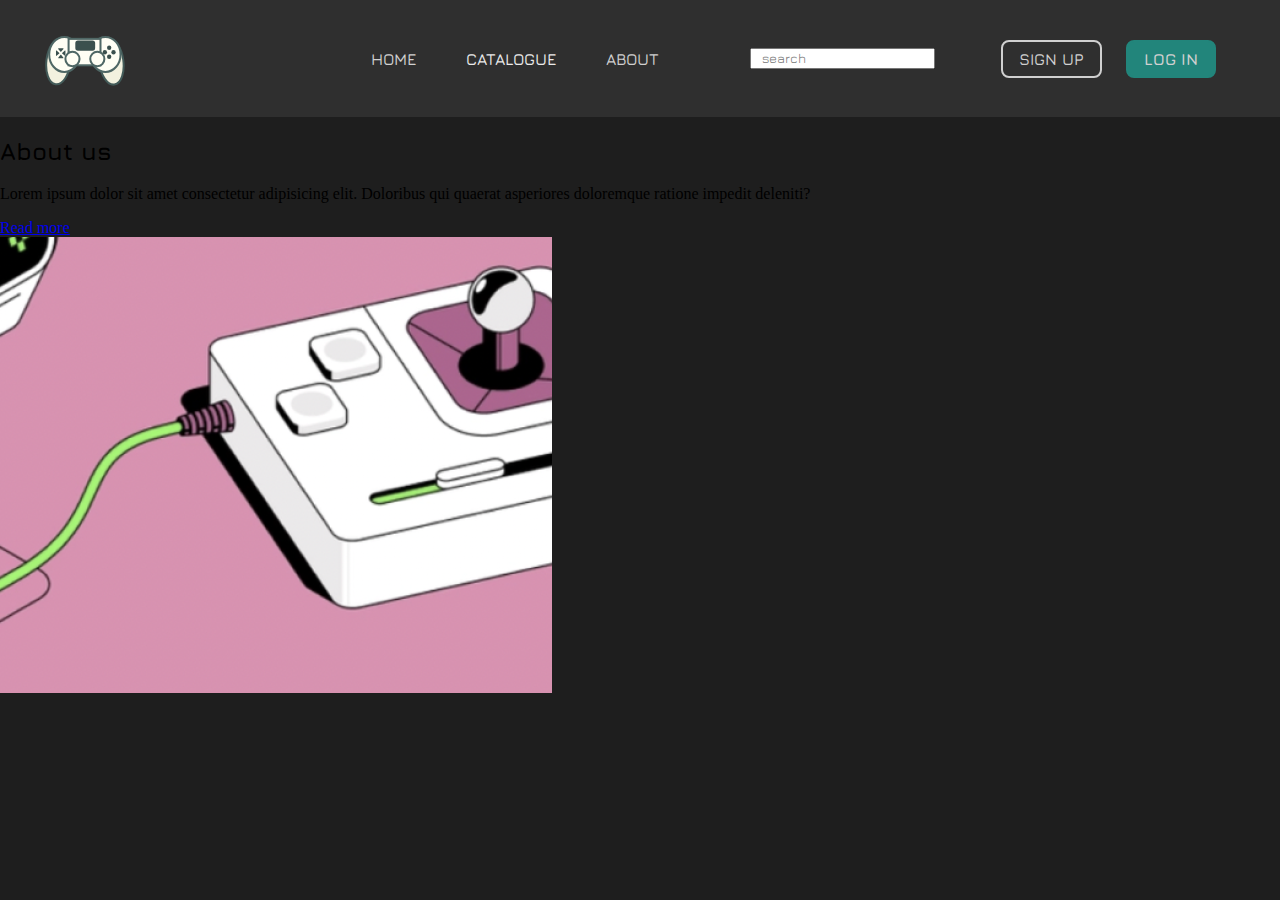
==== about_us.html @ dec3f407 "updated home, catalogue, and image folder" ====
<!DOCTYPE html>
<html lang="en">

<head>
    <meta charset="UTF-8">
    <meta http-equiv="X-UA-Compatible" content="IE=edge">
    <meta name="viewport" content="width=device-width, initial-scale=1.0">
    <title>About us</title>
    <link rel="stylesheet" href="aboutStyle.css">
</head>

<body>
    <div class="navContainer">
        <header>
            <div class="logo">
                <!-- display in italic-->
                <i class="topLogo"></i>
                <!-- <p>Game</p> -->
                <img width="90" height="50" src="images/Logo.svg" alt="logo of the website">
            </div>
            <ul class="navBar">
                <li><a href="home.html">HOME</a></li>
                <li><a href="#" class="active">CATALOGUE</a></li>
                <li><a href="about_us.html">ABOUT</a></li>
            </ul>
            <div class="searchBox">
                <input type=text placeholder="search">
            </div>

            <div class="topButton">
                <button class="topBtnSignup">
                    <span>SIGN UP</span>
                </button>
                <button class="topBtnLogin"><span>LOG IN</span></button>
            </div>
        </header>
    </div>

    <div class="about contentBx">
        <h2>About us</h2>
        <p>Lorem ipsum dolor sit amet consectetur
            adipisicing elit. Doloribus qui quaerat asperiores
            doloremque ratione impedit deleniti?</p>
        <a href="#">Read more</a>

        <div class="about-us-img"></div>
        <img src="/images/ABout us.png" alt="">
    </div>
</body>

</html>
---- aboutStyle.css ----
@import url('https://fonts.googleapis.com/css2?family=Jura:wght@700&display=swap');

body,
html {
    height: 100%;
    margin: 0px;
    background-color: #1E1E1E;
}

.navContainer{
    width: 100%;
    height: 13%;
    display: flex;
    align-items: center;
    background-color:#2F2F2F;
    
}

header{
    width:100%;
    display:flex;
    justify-content: space-between;
    align-items: center;
}

.logo{
    position:relative;
    text-align: center;
    width:200px;
    color:beige;
    display:flex;
    margin-left: 40px;
    margin-top: 5px;
}

.logo p{
    width: 100px;
    margin-left: 10px;
    font-size:20px;
    font-family: 'Jura', sans-serif;
}

ul.navBar {
    display: flex;
    list-style: none;
    align-items: center;
    justify-content: center;
}

/* Style the links inside the navigation bar */
ul.navBar li a {
    float: left;
    display: flex;
    text-align: center;
    padding: 14px 25px;
    text-decoration: none;
    font-family: 'Jura', sans-serif;
    color: #D0D0D0;
    font-size: 16px;
    font-weight: 600;
    align-items: center;
    justify-content: center;
}

/* Change the color of links on hover */
ul.navBar li a.active{
    color:#EAEAEA;
    /* not sure about how to create the underline I design on Figma D: */
}

ul.navBar li a:hover:not(.active){
    color:#EAEAEA;
    scale: 105%;
}

.active .searchBox {
    border-style: solid;
    border: 2px;
    border-color: #D0D0D0;
    border-radius: 8px;
}

::placeholder {
    font-family: 'Jura', sans-serif;
    padding: 8px;
}

.topButton {
    gap:24px;
    margin-right: 5%;
    display: flex;
}

.topBtnSignup {
    border-radius: 8px;
    border-color: #D0D0D0;
    border-style: solid;
    border-width: 2px;
    font-family: 'Jura', sans-serif;
    text-align: center;
    font-size: 16px;
    font-weight: 600;
    color: #D0D0D0;
    padding-top: 8px;
    padding-bottom: 8px;
    padding-left: 16px;
    padding-right: 16px;
    transition: all 0.5s;
    cursor: pointer;
    background-color: #2F2F2F;
}

.topBtnLogin {
    border-radius: 8px;
    border-color: #22857B;
    border-style: solid;
    border-width: 2px;
    font-family: 'Jura', sans-serif;
    text-align: center;
    font-size: 16px;
    font-weight: 700;
    color: #D0D0D0;
    padding-top: 8px;
    padding-bottom: 8px;
    padding-left: 16px;
    padding-right: 16px;
    transition: all 0.5s;
    cursor: pointer;
    border-color: #22857B;
    background-color: #22857B;
}



/* .topBtn span {
    cursor: pointer;
    display: inline-block;
    position: relative;
    transition: 0.5s;

}
 */
/* .topBtn span:after {
    content: '\00bb';
    position: absolute;
    opacity: 0;
    top: 0;
    right: -20px;
    transition: 0.5s;
}
*/

.topBtn:hover {
    background-color: #b5c509;
}

.login{
    background-color:#22857B;
    color:#EAEAEA;
}
 

/* header ends here*/

.display{
    width:100%;
    height: 400px;
    background-size: cover;
}

h2 {
    font-family: 'Jura', sans-serif;
}

.about .contentBx{
    width:50%;
    margin:20%;

}

.about .contentBx h2{
    font-size:3em;
    font-weight: 700;
    color:#fff;
}

.about .contentBx p{
    max-width: 600px;
    text-align: justify;
    color:#dbd9b9;
}
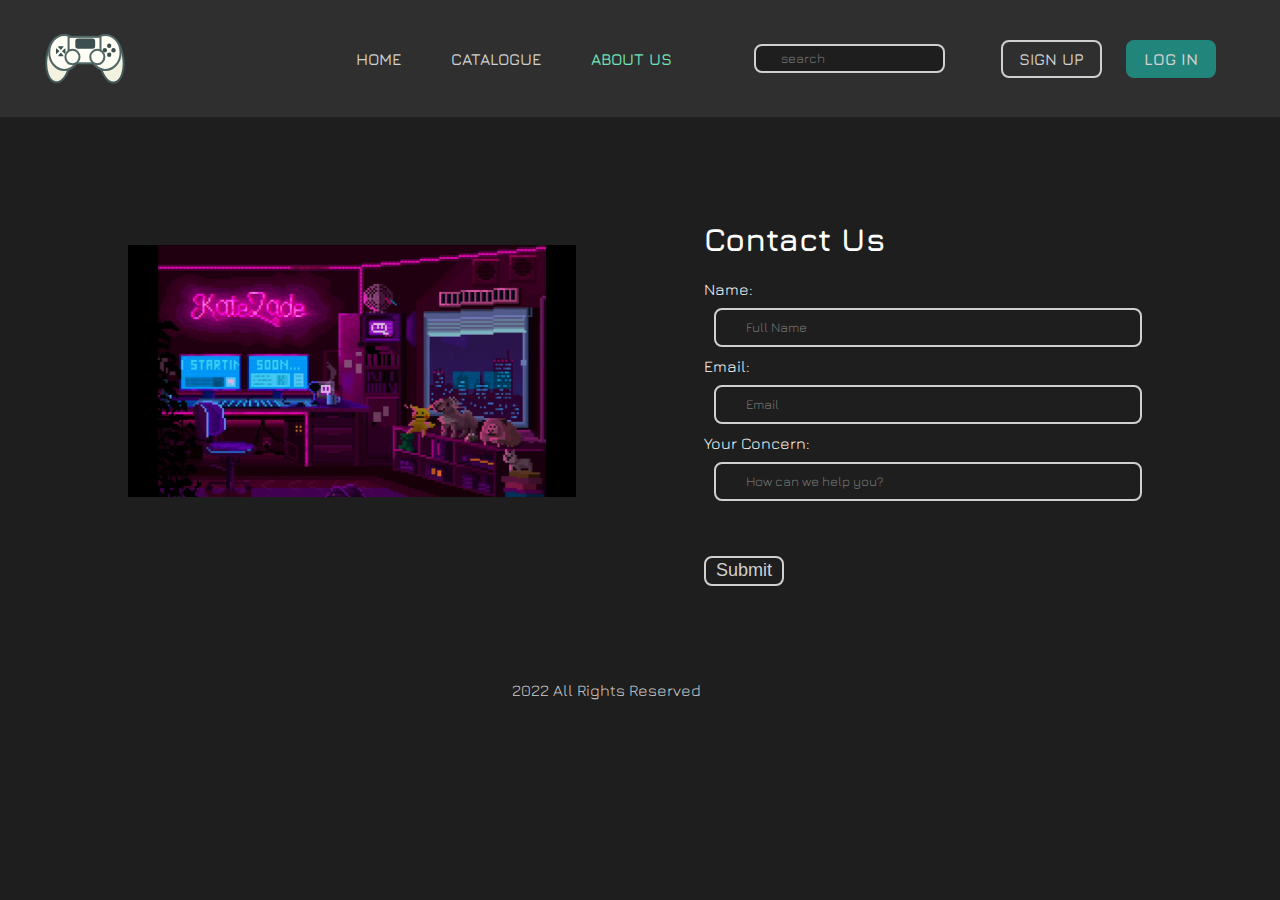
==== commit a20fce93: "code and file clean up" ====
--- a/about_us.html
+++ b/about_us.html
@@ -7,45 +7,73 @@
     <meta name="viewport" content="width=device-width, initial-scale=1.0">
     <title>About us</title>
     <link rel="stylesheet" href="aboutStyle.css">
+    <link rel="preconnect" href="https://fonts.googleapis.com">
+    <link rel="preconnect" href="https://fonts.gstatic.com" crossorigin>
+    <link
+        href="https://fonts.googleapis.com/css2?family=Jura:wght@300&family=Lexend+Deca&family=Montserrat&display=swap"
+        rel="aboutStyle">
 </head>
 
 <body>
-    <div class="navContainer">
+    <!-- Navigation Bar -->
+    <div class=" navContainer">
         <header>
             <div class="logo">
-                <!-- display in italic-->
-                <i class="topLogo"></i>
-                <!-- <p>Game</p> -->
-                <img width="90" height="50" src="images/Logo.svg" alt="logo of the website">
+                <a href="home.html">
+                    <img alt="logo of the website" src="images/home/Logo.svg" width="90" height="50">
+                </a>
             </div>
             <ul class="navBar">
                 <li><a href="home.html">HOME</a></li>
-                <li><a href="#" class="active">CATALOGUE</a></li>
-                <li><a href="about_us.html">ABOUT</a></li>
+                <li><a href="catalogue.html">CATALOGUE</a></li>
+                <li><a href="#" class="active">ABOUT US</a></li>
             </ul>
             <div class="searchBox">
                 <input type=text placeholder="search">
             </div>
 
             <div class="topButton">
-                <button class="topBtnSignup">
+                <button class="BtnSignup" onclick="window.location.href='signin.html'">
                     <span>SIGN UP</span>
                 </button>
-                <button class="topBtnLogin"><span>LOG IN</span></button>
+                <button class="BtnLogin" onclick="window.location.href='login.html'">
+                    <span>LOG IN</span>
+                </button>
             </div>
         </header>
     </div>
 
-    <div class="about contentBx">
-        <h2>About us</h2>
-        <p>Lorem ipsum dolor sit amet consectetur
-            adipisicing elit. Doloribus qui quaerat asperiores
-            doloremque ratione impedit deleniti?</p>
-        <a href="#">Read more</a>
+    <!-- About us Page -->
+    <div class="main-content">
+        <div class="about-us-img">
+            <img src="images/about-us/img2.webp" alt="">
+        </div>
+        <div class="contact">
+            <img src="" alt="">
+            <div class="form">
+                <h1>Contact Us</h1>
+                <form action="" method="post"></form>
+                <div class="inputBx">
+                    <label class="contact-text" for="fullName">Name:</label>
+                    <input class="infoInput" id="fullName" type="text" required placeholder="Full Name">
+                    <label class="contact-text" for="email">Email:</label>
+                    <input class="infoInput" id="email" type="text" required placeholder="Email">
+                    <label class="contact-text" for="concern">Your Concern:</label>
+                    <input class="concernInput" id="concern" type="text" required placeholder="How can we help you?">
+                </div>
+                <button class="sumbitBtn" type="submit">Submit</button>
+            </div>
 
-        <div class="about-us-img"></div>
-        <img src="/images/ABout us.png" alt="">
+        </div>
+    </div>
     </div>
 </body>
 
+<!-- Footer -->
+<footer>
+    <div class="info">
+        <p><i class='bx bx-copyright'></i>2022 All Rights Reserved</p>
+    </div>
+</footer>
+
 </html>--- a/aboutStyle.css
+++ b/aboutStyle.css
@@ -25,22 +25,12 @@
 
 .logo{
     position:relative;
-    text-align: center;
     width:200px;
-    color:beige;
-    display:flex;
     margin-left: 40px;
     margin-top: 5px;
 }
 
-.logo p{
-    width: 100px;
-    margin-left: 10px;
-    font-size:20px;
-    font-family: 'Jura', sans-serif;
-}
-
-ul.navBar {
+.navBar {
     display: flex;
     list-style: none;
     align-items: center;
@@ -48,7 +38,7 @@
 }
 
 /* Style the links inside the navigation bar */
-ul.navBar li a {
+.navBar li a {
     float: left;
     display: flex;
     text-align: center;
@@ -63,26 +53,29 @@
 }
 
 /* Change the color of links on hover */
-ul.navBar li a.active{
-    color:#EAEAEA;
-    /* not sure about how to create the underline I design on Figma D: */
-}
-
-ul.navBar li a:hover:not(.active){
+.navBar li a.active{
+    color:#6fe4b7;
+    
+}
+
+.navBar li a:hover:not(.active){
     color:#EAEAEA;
     scale: 105%;
 }
 
-.active .searchBox {
-    border-style: solid;
-    border: 2px;
+.searchBox input {
+    border-style: solid;
+    background-color: #1E1E1E;
+    margin: 5px;
+    padding: 5px;
+    color: #D0D0D0;
     border-color: #D0D0D0;
     border-radius: 8px;
 }
 
 ::placeholder {
     font-family: 'Jura', sans-serif;
-    padding: 8px;
+    padding: 20px;
 }
 
 .topButton {
@@ -91,7 +84,7 @@
     display: flex;
 }
 
-.topBtnSignup {
+.BtnSignup {
     border-radius: 8px;
     border-color: #D0D0D0;
     border-style: solid;
@@ -110,7 +103,7 @@
     background-color: #2F2F2F;
 }
 
-.topBtnLogin {
+.BtnLogin {
     border-radius: 8px;
     border-color: #22857B;
     border-style: solid;
@@ -130,17 +123,24 @@
     background-color: #22857B;
 }
 
-
-
-/* .topBtn span {
+.topButton span {
     cursor: pointer;
     display: inline-block;
     position: relative;
-    transition: 0.5s;
-
-}
- */
-/* .topBtn span:after {
+    transition: 0.2s;
+
+}
+
+.topButton span:after {
+    content: '\00bb';
+    position: absolute;
+    opacity: 0;
+    top: 0;
+    right: -20px;
+    transition: 0.2s;
+}
+ 
+.topButton span:after {
     content: '\00bb';
     position: absolute;
     opacity: 0;
@@ -148,19 +148,16 @@
     right: -20px;
     transition: 0.5s;
 }
-*/
-
-.topBtn:hover {
-    background-color: #b5c509;
-}
-
-.login{
-    background-color:#22857B;
-    color:#EAEAEA;
-}
- 
-
-/* header ends here*/
+
+.BtnSignup:hover {
+    background-color: #4c9c7e;
+}
+
+.BtnLogin:hover{
+    background-color: #4c9c7e;
+}
+
+/* Navigation bar ends here*/
 
 .display{
     width:100%;
@@ -168,24 +165,110 @@
     background-size: cover;
 }
 
-h2 {
-    font-family: 'Jura', sans-serif;
-}
-
-.about .contentBx{
+h1 {
+    font-family: 'Jura', sans-serif;
+    color:White;
+}
+
+.about-us-img img {
+    width: 100%;
+}
+
+.description{
+    color:white;
+}
+.contentBx{
     width:50%;
-    margin:20%;
-
-}
-
-.about .contentBx h2{
-    font-size:3em;
-    font-weight: 700;
-    color:#fff;
-}
-
-.about .contentBx p{
-    max-width: 600px;
-    text-align: justify;
-    color:#dbd9b9;
-}+    margin:10%;
+}
+
+.main-content{
+    display: flex;
+}
+
+.about-us-img{
+   margin-top: 10%;
+   margin-left: 10%;
+
+}
+
+/* contact */
+.contact{
+    /*padding:20px 100px;*/
+    margin-left: 10%;
+    margin-right: 10%;
+    margin-top: 5%;
+    width:100%;
+    min-height: 50vh;
+    justify-content: center;
+    align-items: center;
+
+}
+
+.inputBx{
+    display: flex;
+    flex-direction: column;
+}
+
+.infoInput {
+    margin: 10px;
+    padding: 10px;
+    border-style: solid;
+    background-color: #1E1E1E;
+    color: #D0D0D0;
+    border-color: #D0D0D0;
+    border-radius: 8px;
+}
+
+.concernInput {
+    margin: 10px;
+    padding: 10px;
+    border-style: solid;
+    background-color: #1E1E1E;
+    color: #D0D0D0;
+    border-color: #D0D0D0;
+    border-radius: 8px;
+}
+
+form::placeholder{
+    margin-left: 5%;
+    height:30px;
+    width:50px;
+    opacity:1;
+}
+
+.contact-text{
+    color:white;
+    font-size: 16px;
+    font-family: 'Jura', sans-serif;
+}
+
+.sumbitBtn{
+    margin-top: 10%;
+    font-size: 18px;
+    width:80px;
+    height: 30px;
+    border-style: solid;
+    background-color: #1E1E1E;
+    color: #D0D0D0;
+    border-color: #D0D0D0;
+    border-radius: 8px;
+}
+
+.sumbitBtn:hover {
+    background-color: #4c9c7e;
+}
+
+/* footer */
+footer{
+    overflow: hidden;
+    font-family: 'Jura', sans-serif;
+    color: #D0D0D0;
+}
+
+.info {
+    margin-top: 50px;
+    position: relative;
+    left: 40%;
+}
+
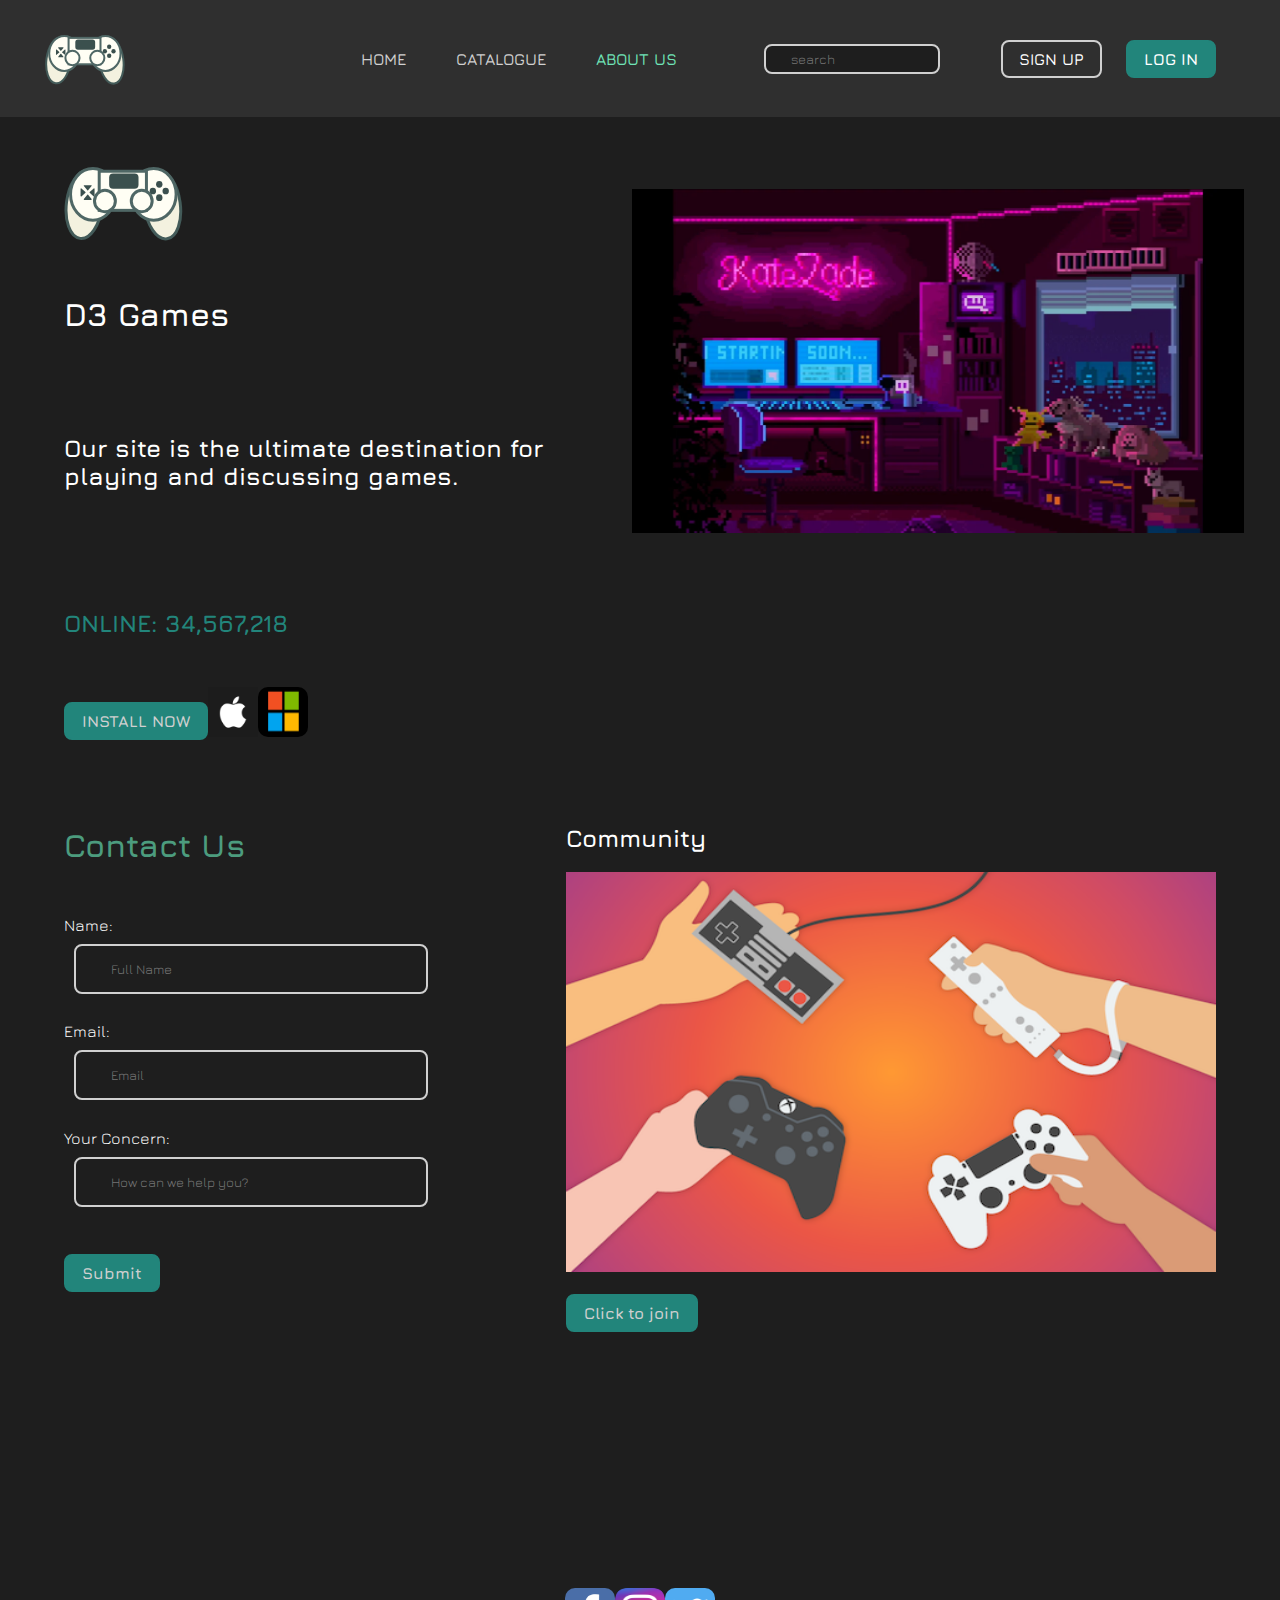
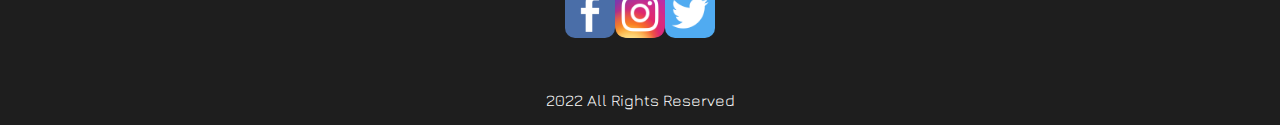
==== commit 5c401eff: "final touches" ====
--- a/about_us.html
+++ b/about_us.html
@@ -15,7 +15,6 @@
 </head>
 
 <body>
-    <!-- Navigation Bar -->
     <div class=" navContainer">
         <header>
             <div class="logo">
@@ -31,7 +30,6 @@
             <div class="searchBox">
                 <input type=text placeholder="search">
             </div>
-
             <div class="topButton">
                 <button class="BtnSignup" onclick="window.location.href='signin.html'">
                     <span>SIGN UP</span>
@@ -43,36 +41,92 @@
         </header>
     </div>
 
-    <!-- About us Page -->
     <div class="main-content">
-        <div class="about-us-img">
-            <img src="images/about-us/img2.webp" alt="">
-        </div>
-        <div class="contact">
-            <img src="" alt="">
-            <div class="form">
-                <h1>Contact Us</h1>
-                <form action="" method="post"></form>
-                <div class="inputBx">
-                    <label class="contact-text" for="fullName">Name:</label>
-                    <input class="infoInput" id="fullName" type="text" required placeholder="Full Name">
-                    <label class="contact-text" for="email">Email:</label>
-                    <input class="infoInput" id="email" type="text" required placeholder="Email">
-                    <label class="contact-text" for="concern">Your Concern:</label>
-                    <input class="concernInput" id="concern" type="text" required placeholder="How can we help you?">
-                </div>
-                <button class="sumbitBtn" type="submit">Submit</button>
+        <div class="left-section">
+
+            <div class="website-logo">
+                <img src="images/about-us/Logo.svg" alt="Logo of the website">
+            </div>
+            <div class="wesite-name">
+                <h1>D3 Games</h1>
             </div>
 
+            <div class="introduction">
+                <h2 class="intro">Our site is the ultimate destination for playing and discussing games.</h2>
+            </div>
+
+            <div class="website-status">
+                <h2 class="status-number">ONLINE: 34,567,218</h2>
+            </div>
+
+            <div class="action">
+                <button class="install-btn" onclick="window.location.href='signin.html'">INSTALL NOW</button>
+                <div class="install">
+
+                    <div class="store-icon">
+                        <a href="https://www.apple.com/ca/app-store/">
+                            <img class="appleLogo" src="images/about-us/apple.webp" width="50" height="50" alt="Apple icon">
+                        </a>
+                        <a href="https://apps.microsoft.com/store/apps">
+                            <img class="microLogo" src="images/about-us/microsoft-icon.png" width="50" height="50" alt="Microsoft icon">
+                        </a>
+                    </div>
+                </div>
+            </div>
+        </div>
+
+        <div class="right-section">
+            <div class="about-us-img">
+                <img src="images/about-us/img2.webp" alt="">
+            </div>
+        </div>
+
+    </div>
+
+
+    <div classs="contact" style="display :flex">
+        <div class="form">
+            <h1 class="title">Contact Us</h1>
+            <form action="" method="post"></form>
+            <div class="inputBx">
+                <label class="contact-text" for="fullName">Name:</label>
+                <input class="infoInput" id="fullName" type="text" required placeholder="Full Name">
+                <label class="contact-text" for="email">Email:</label>
+                <input class="infoInput" id="email" type="text" required placeholder="Email">
+                <label class="contact-text" for="concern">Your Concern:</label>
+                <input class="concernInput" id="concern" type="text" required placeholder="How can we help you?">
+            </div>
+            <button class="sumbitBtn" type="submit" onclick="window.location.href='home.html'">Submit</button>
+        </div>
+
+
+        <div class="community">
+            <h2>Community</h2>
+            <a href="https://steamcommunity.com">
+                <img src="images/about-us/community.png" width="650" height="400" alt="game community image">
+            </a>
+            <button class="community-btn" onclick="window.location.href='signin.html'">Click to join</button>
         </div>
     </div>
-    </div>
+
 </body>
-
 <!-- Footer -->
 <footer>
+    <div class="footer-body">
+        <div class="footer-logo">
+            <a href="https://www.facebook.com">
+                <img src="images/about-us/fb-logo.png" width="50" height="50" alt=""></a>
+
+            <a href="https://www.instagram.com">
+                <img src="images/about-us/ins-logo.png" width="50" height="50" alt=""></a>
+
+            <a href="https://twitter.com">
+                <img src="images/about-us/twitter-logo.png" width="50" height="50" alt=""></a>
+        </div>
+    </div>
     <div class="info">
         <p><i class='bx bx-copyright'></i>2022 All Rights Reserved</p>
+
     </div>
 </footer>
 
--- a/aboutStyle.css
+++ b/aboutStyle.css
@@ -1,4 +1,9 @@
 @import url('https://fonts.googleapis.com/css2?family=Jura:wght@700&display=swap');
+
+*{
+    font-family: 'Jura';
+    color:white;
+}
 
 body,
 html {
@@ -165,11 +170,104 @@
     background-size: cover;
 }
 
-h1 {
-    font-family: 'Jura', sans-serif;
-    color:White;
-}
-
+.wesite-name:hover {
+    background-color: #4c9c7e;
+}
+
+.title{
+    color: #4c9c7e;
+    position:relative;
+    cursor:pointer;
+    height:50px;
+    width: auto;
+
+}
+
+.main-content{
+    display: flex;
+}
+.intro{
+    margin-top: 10%;
+}
+
+.left-section{
+    margin-left: 5%;
+}
+
+.website-logo{
+    margin-top:10%;
+   
+}
+
+.left-section{
+    display: grid;
+    grid-template:
+    "website-logo wesite-name " 
+    "introduction . ."
+    "website-status . ."
+    "action .";
+    grid-gap: 30px;
+}
+.about-us-body{
+    display:flex;
+}
+
+.website-status{
+    display: flex;
+    margin-top: 10%;
+}
+
+.status-number{
+    color:#22857B;
+
+}
+
+.action{
+    display: flex;
+}
+
+.install-btn {
+    border-radius: 8px;
+    border-color: #22857B;
+    border-style: solid;
+    border-width: 2px;
+    font-family: 'Jura', sans-serif;
+    text-align: center;
+    font-size: 16px;
+    font-weight: 700;
+    color: #D0D0D0;
+    padding-top: 8px;
+    padding-bottom: 8px;
+    padding-left: 16px;
+    padding-right: 16px;
+    transition: all 0.5s;
+    cursor: pointer;
+    border-color: #22857B;
+    background-color: #22857B;
+    margin-top: 3%;
+}
+
+.install-btn:hover {
+    background-color: #4c9c7e;
+}
+
+.install{
+    display:flex;
+}
+
+.store-icon{
+    display: flex;
+    width: 50px;
+    height:50px;
+}
+
+.store-icon a .microLogo {
+    border-radius: 10px;
+}
+
+.store-icon:hover{
+    background-color: #4c9c7e;
+}
 .about-us-img img {
     width: 100%;
 }
@@ -189,20 +287,24 @@
 .about-us-img{
    margin-top: 10%;
    margin-left: 10%;
-
-}
-
-/* contact */
+   margin-right:5%;
+}
+
+/*contact section start here*/
+
 .contact{
-    /*padding:20px 100px;*/
-    margin-left: 10%;
+    display: flex;
+    flex-direction: row;
+}
+
+.form{
+    margin-left: 5%;
     margin-right: 10%;
     margin-top: 5%;
     width:100%;
     min-height: 50vh;
     justify-content: center;
     align-items: center;
-
 }
 
 .inputBx{
@@ -212,22 +314,24 @@
 
 .infoInput {
     margin: 10px;
-    padding: 10px;
+    padding: 15px;
     border-style: solid;
     background-color: #1E1E1E;
     color: #D0D0D0;
     border-color: #D0D0D0;
     border-radius: 8px;
+    max-width: 330px;
 }
 
 .concernInput {
     margin: 10px;
-    padding: 10px;
+    padding: 15px;
     border-style: solid;
     background-color: #1E1E1E;
     color: #D0D0D0;
     border-color: #D0D0D0;
     border-radius: 8px;
+    max-width: 330px;
 }
 
 form::placeholder{
@@ -240,24 +344,64 @@
 .contact-text{
     color:white;
     font-size: 16px;
-    font-family: 'Jura', sans-serif;
+    margin-top: 5%;
 }
 
 .sumbitBtn{
     margin-top: 10%;
     font-size: 18px;
-    width:80px;
-    height: 30px;
-    border-style: solid;
-    background-color: #1E1E1E;
-    color: #D0D0D0;
-    border-color: #D0D0D0;
-    border-radius: 8px;
+    border-radius: 8px;
+    border-color: #22857B;
+    border-style: solid;
+    border-width: 2px;
+    text-align: center;
+    font-size: 16px;
+    font-weight: 700;
+    color: #D0D0D0;
+    padding-top: 8px;
+    padding-bottom: 8px;
+    padding-left: 16px;
+    padding-right: 16px;
+    transition: all 0.5s;
+    cursor: pointer;
+    border-color: #22857B;
+    background-color: #22857B;
 }
 
 .sumbitBtn:hover {
     background-color: #4c9c7e;
 }
+
+.community{
+    margin-top: 5%;
+    margin-right: 5%;
+}
+
+.community-btn{
+    margin-top: 3%;
+    font-size: 18px;
+    border-radius: 8px;
+    border-color: #22857B;
+    border-style: solid;
+    border-width: 2px;
+    text-align: center;
+    font-size: 16px;
+    font-weight: 700;
+    color: #D0D0D0;
+    padding-top: 8px;
+    padding-bottom: 8px;
+    padding-left: 16px;
+    padding-right: 16px;
+    transition: all 0.5s;
+    cursor: pointer;
+    border-color: #22857B;
+    background-color: #22857B;
+}
+
+.community-btn:hover {
+    background-color: #4c9c7e;
+}
+
 
 /* footer */
 footer{
@@ -266,9 +410,28 @@
     color: #D0D0D0;
 }
 
+.footer-body{
+    text-align: center;
+    justify-content: center;
+    align-items: center;
+}
+
+.footer-logo{
+    display: flex;
+    margin-top: 20%;
+    text-align: center;
+    justify-content: center;
+    align-items: center;
+    text-decoration: none;
+}
+
+.footer-logo a img{
+    border-radius: 10px;
+}
+
 .info {
     margin-top: 50px;
-    position: relative;
-    left: 40%;
-}
-
+    text-align: center;
+    justify-content: center;
+    align-items: center;
+}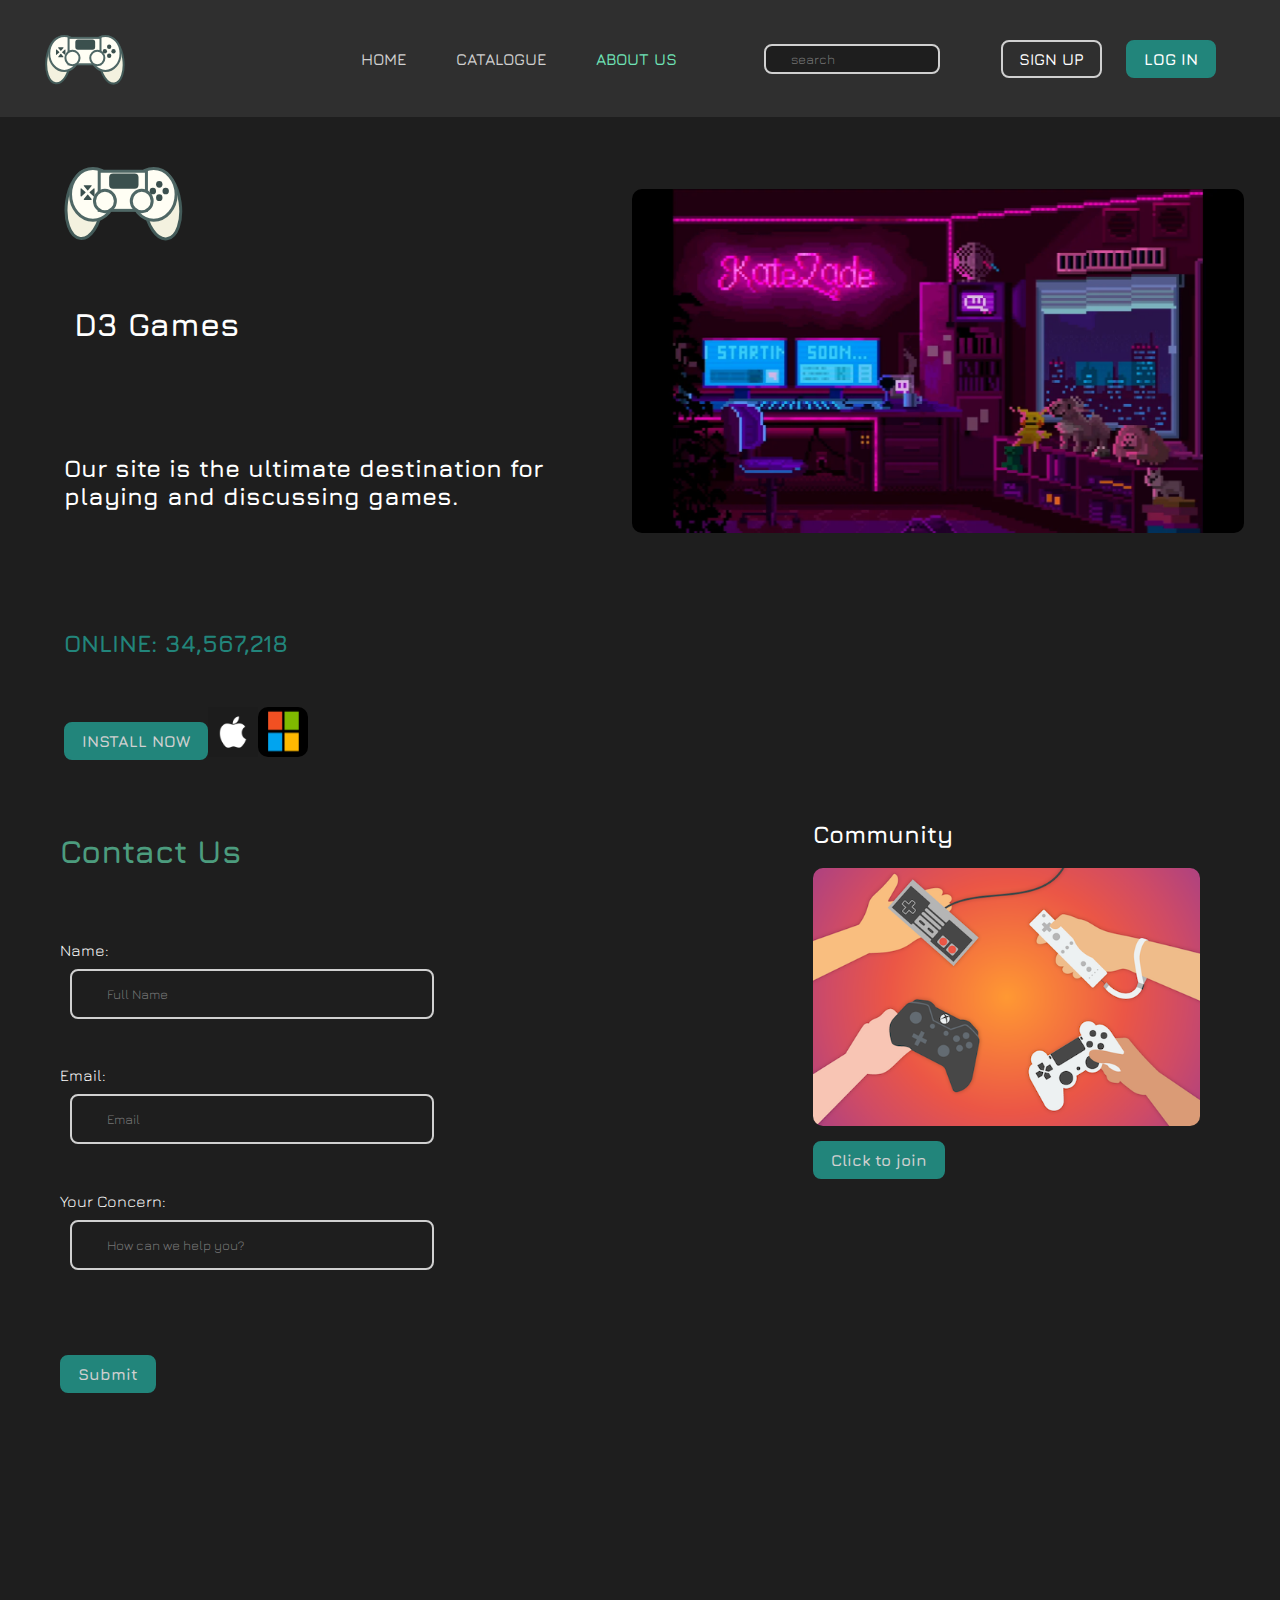
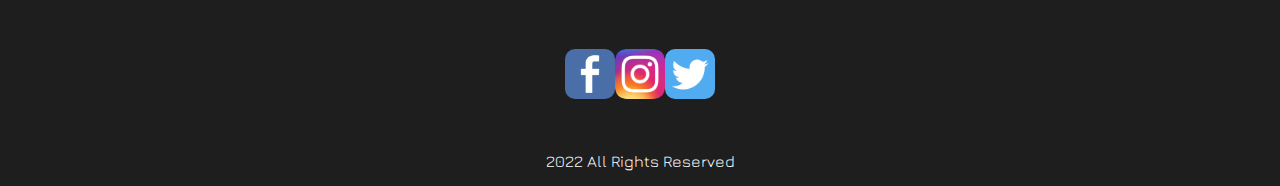
==== commit 5523d9f2: "final touches" ====
--- a/about_us.html
+++ b/about_us.html
@@ -47,7 +47,7 @@
             <div class="website-logo">
                 <img src="images/about-us/Logo.svg" alt="Logo of the website">
             </div>
-            <div class="wesite-name">
+            <div class="website-name">
                 <h1>D3 Games</h1>
             </div>
 
@@ -84,7 +84,7 @@
     </div>
 
 
-    <div classs="contact" style="display :flex">
+    <div class="contact">
         <div class="form">
             <h1 class="title">Contact Us</h1>
             <form action="" method="post"></form>
@@ -99,11 +99,10 @@
             <button class="sumbitBtn" type="submit" onclick="window.location.href='home.html'">Submit</button>
         </div>
 
-
         <div class="community">
             <h2>Community</h2>
             <a href="https://steamcommunity.com">
-                <img src="images/about-us/community.png" width="650" height="400" alt="game community image">
+                <img src="images/about-us/community.png" alt="game community image">
             </a>
             <button class="community-btn" onclick="window.location.href='signin.html'">Click to join</button>
         </div>
@@ -126,7 +125,6 @@
     </div>
     <div class="info">
         <p><i class='bx bx-copyright'></i>2022 All Rights Reserved</p>
-
     </div>
 </footer>
 
--- a/aboutStyle.css
+++ b/aboutStyle.css
@@ -170,8 +170,13 @@
     background-size: cover;
 }
 
-.wesite-name:hover {
-    background-color: #4c9c7e;
+.website-name {
+    padding: 10px;
+}
+
+.website-name:hover {
+    background-color: #4c9c7e;
+    border-radius: 10px;
 }
 
 .title{
@@ -202,7 +207,7 @@
 .left-section{
     display: grid;
     grid-template:
-    "website-logo wesite-name " 
+    "website-logo website-name " 
     "introduction . ."
     "website-status . ."
     "action .";
@@ -270,6 +275,7 @@
 }
 .about-us-img img {
     width: 100%;
+    border-radius: 10px;
 }
 
 .description{
@@ -287,7 +293,7 @@
 .about-us-img{
    margin-top: 10%;
    margin-left: 10%;
-   margin-right:5%;
+   margin-right: 5%;
 }
 
 /*contact section start here*/
@@ -298,9 +304,8 @@
 }
 
 .form{
-    margin-left: 5%;
-    margin-right: 10%;
-    margin-top: 5%;
+    margin-top: 50px;
+    margin-left: 60px;
     width:100%;
     min-height: 50vh;
     justify-content: center;
@@ -373,8 +378,14 @@
 }
 
 .community{
-    margin-top: 5%;
-    margin-right: 5%;
+    margin-top: 40px;
+    padding-right: 80px;
+}
+
+.community a img{
+    width:  100%;
+    height: auto;
+    border-radius: 10px;
 }
 
 .community-btn{
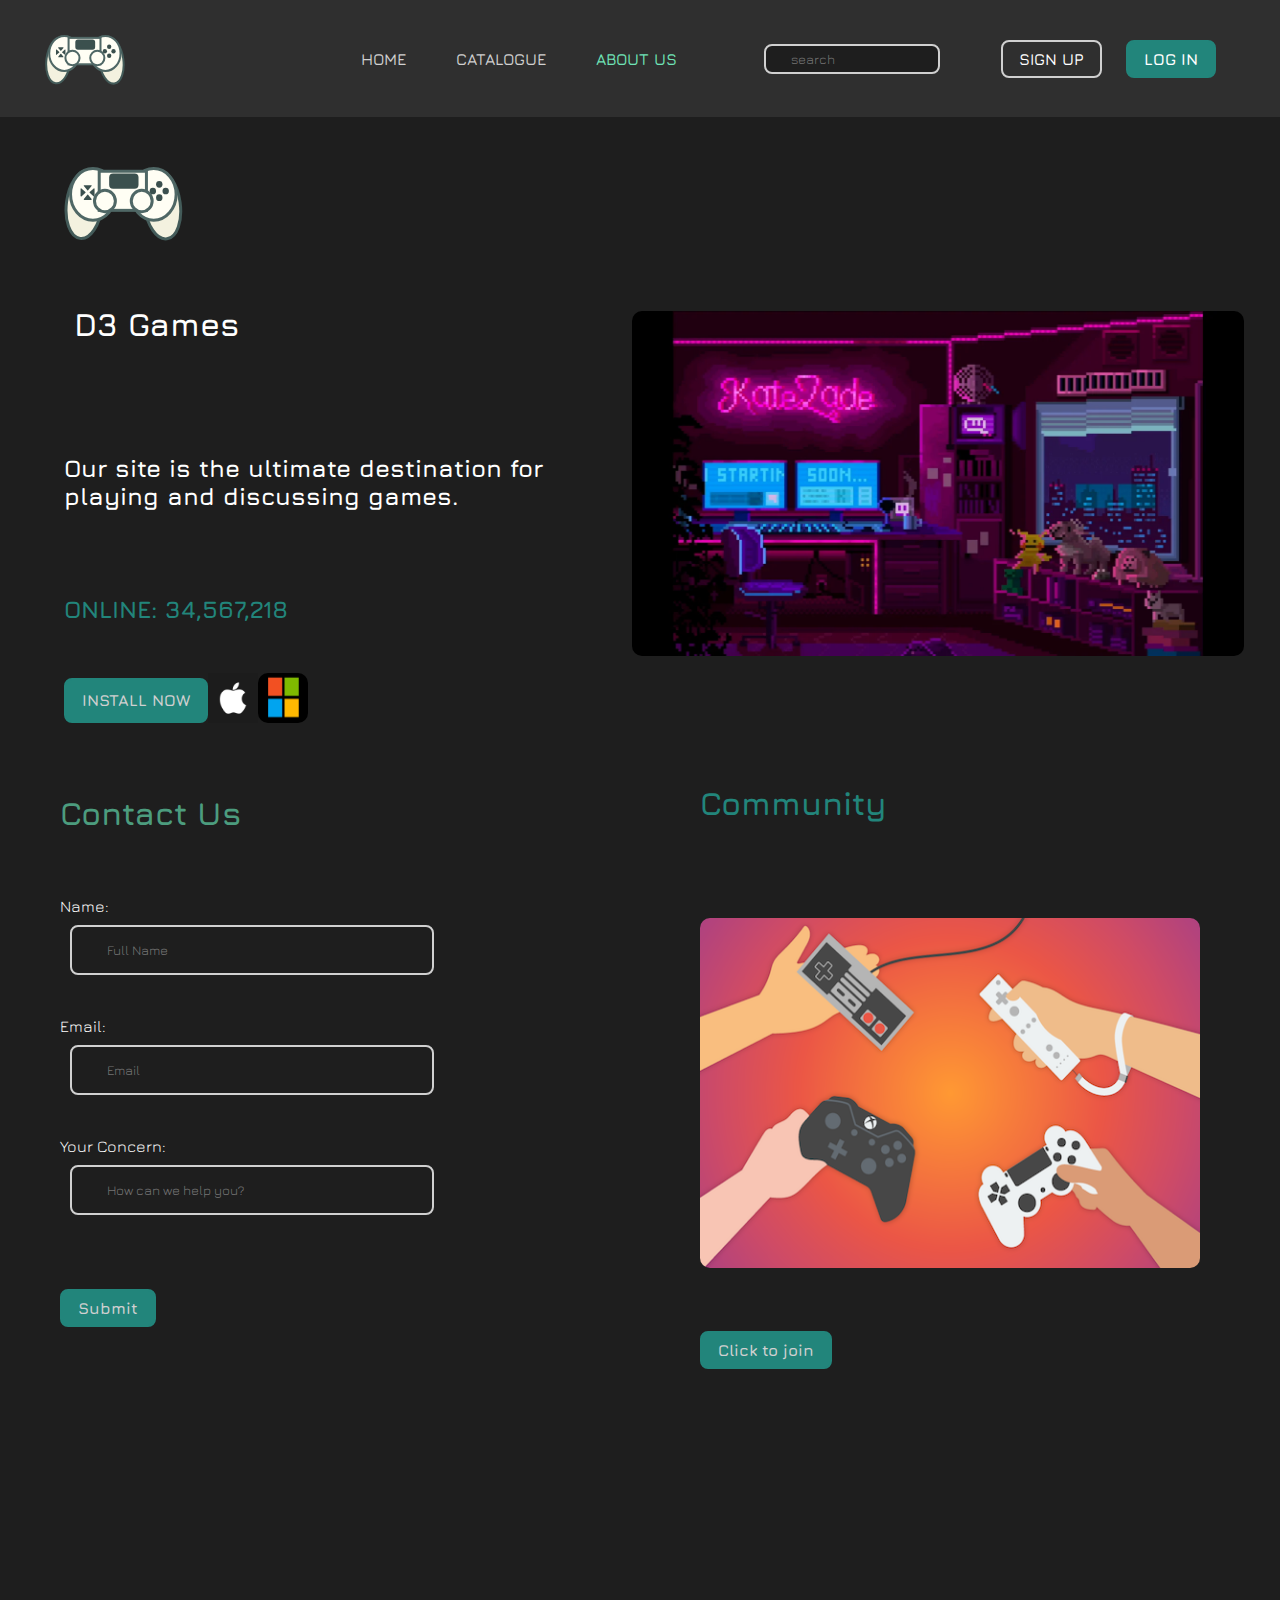
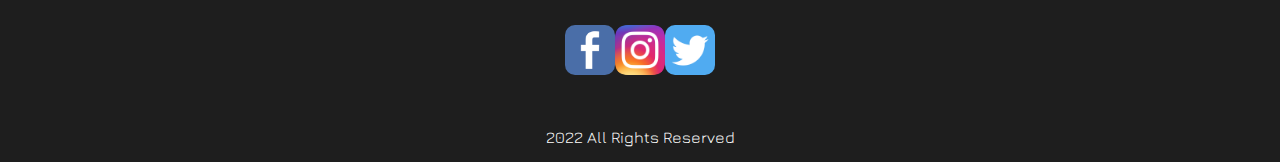
==== commit 9e900a0e: "install btn position updated" ====
--- a/about_us.html
+++ b/about_us.html
@@ -65,10 +65,12 @@
 
                     <div class="store-icon">
                         <a href="https://www.apple.com/ca/app-store/">
-                            <img class="appleLogo" src="images/about-us/apple.webp" width="50" height="50" alt="Apple icon">
+                            <img class="appleLogo" src="images/about-us/apple.webp" width="50" height="50"
+                                alt="Apple icon">
                         </a>
                         <a href="https://apps.microsoft.com/store/apps">
-                            <img class="microLogo" src="images/about-us/microsoft-icon.png" width="50" height="50" alt="Microsoft icon">
+                            <img class="microLogo" src="images/about-us/microsoft-icon.png" width="50" height="50"
+                                alt="Microsoft icon">
                         </a>
                     </div>
                 </div>
@@ -100,7 +102,7 @@
         </div>
 
         <div class="community">
-            <h2>Community</h2>
+            <h1 class="community-title">Community</h1>
             <a href="https://steamcommunity.com">
                 <img src="images/about-us/community.png" alt="game community image">
             </a>
--- a/aboutStyle.css
+++ b/aboutStyle.css
@@ -33,6 +33,7 @@
     width:200px;
     margin-left: 40px;
     margin-top: 5px;
+    display: flex;
 }
 
 .navBar {
@@ -219,7 +220,7 @@
 
 .website-status{
     display: flex;
-    margin-top: 10%;
+    margin-top: 3%;
 }
 
 .status-number{
@@ -249,7 +250,7 @@
     cursor: pointer;
     border-color: #22857B;
     background-color: #22857B;
-    margin-top: 3%;
+    margin-top: 1%;
 }
 
 .install-btn:hover {
@@ -276,6 +277,7 @@
 .about-us-img img {
     width: 100%;
     border-radius: 10px;
+    margin-top: 20%;
 }
 
 .description{
@@ -382,14 +384,20 @@
     padding-right: 80px;
 }
 
+.community-title{
+    color:#22857B;
+}
+
 .community a img{
-    width:  100%;
-    height: auto;
+    width:  500px;
+    height: 350px;
     border-radius: 10px;
+    margin-top: 15%;
+
 }
 
 .community-btn{
-    margin-top: 3%;
+    margin-top: 12%;
     font-size: 18px;
     border-radius: 8px;
     border-color: #22857B;
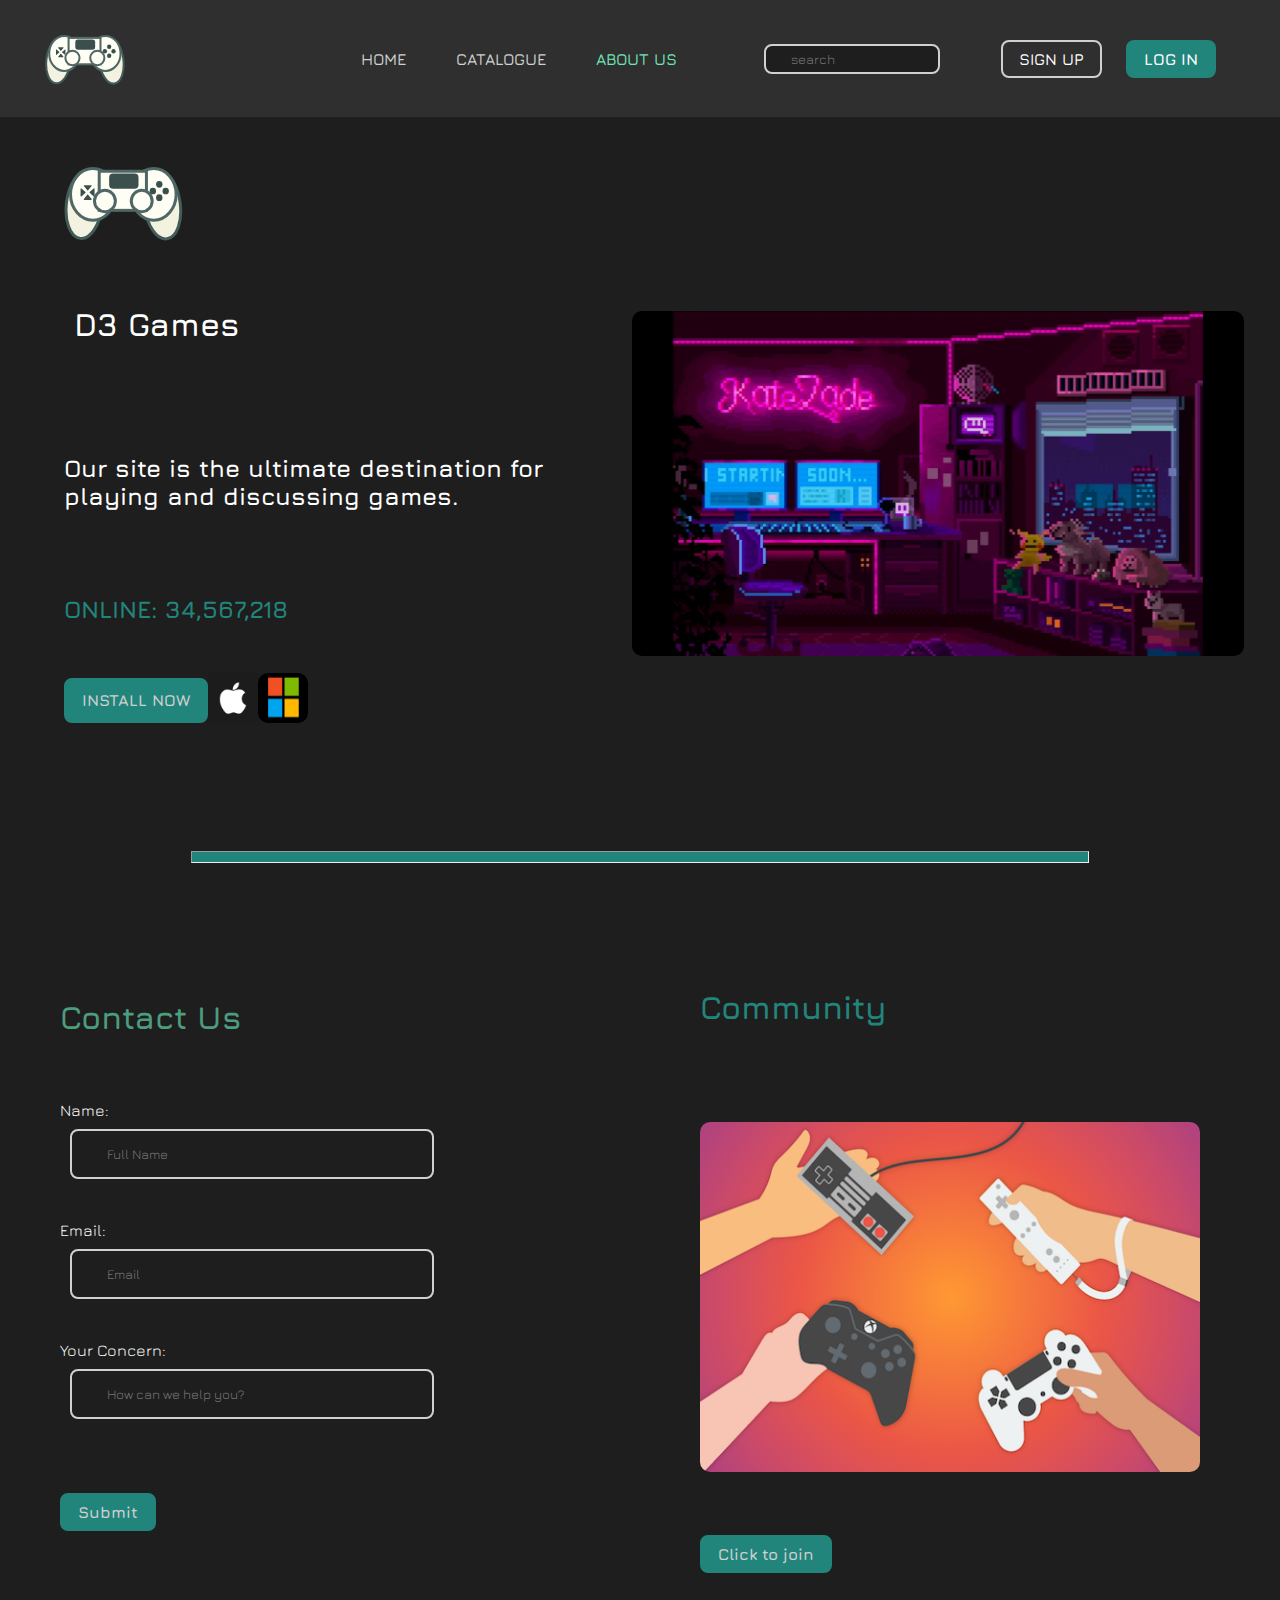
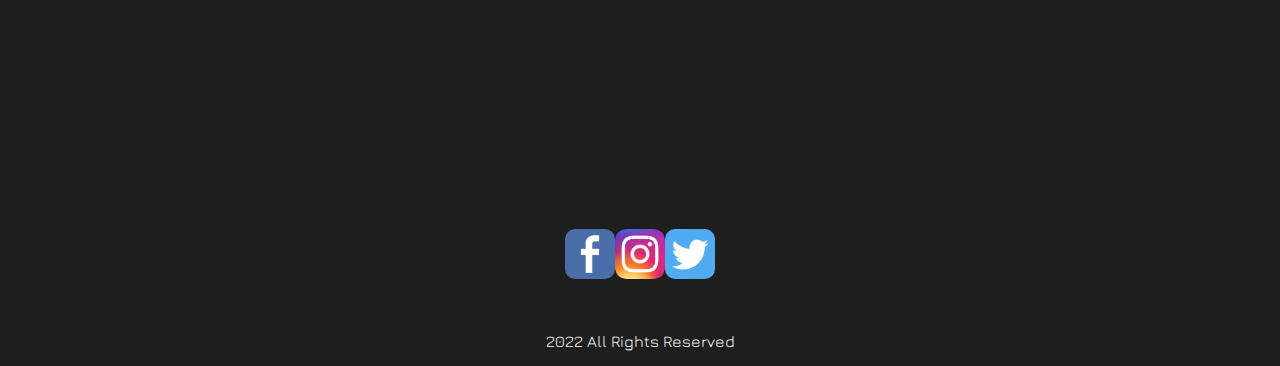
==== commit 0de15176: "hr line added" ====
--- a/about_us.html
+++ b/about_us.html
@@ -85,7 +85,8 @@
 
     </div>
 
-
+    <!-- contact section starts here -->
+    <hr>
     <div class="contact">
         <div class="form">
             <h1 class="title">Contact Us</h1>
--- a/aboutStyle.css
+++ b/aboutStyle.css
@@ -300,6 +300,19 @@
 
 /*contact section start here*/
 
+hr{
+
+  width:70%;
+  height:10px;
+  margin-top: 10%;
+  margin-bottom: 5%;
+  margin-left: auto;
+  margin-right: auto;
+  border-style: inset;
+  border-width: 1px;
+  background-color:#22857B;
+} 
+
 .contact{
     display: flex;
     flex-direction: row;
